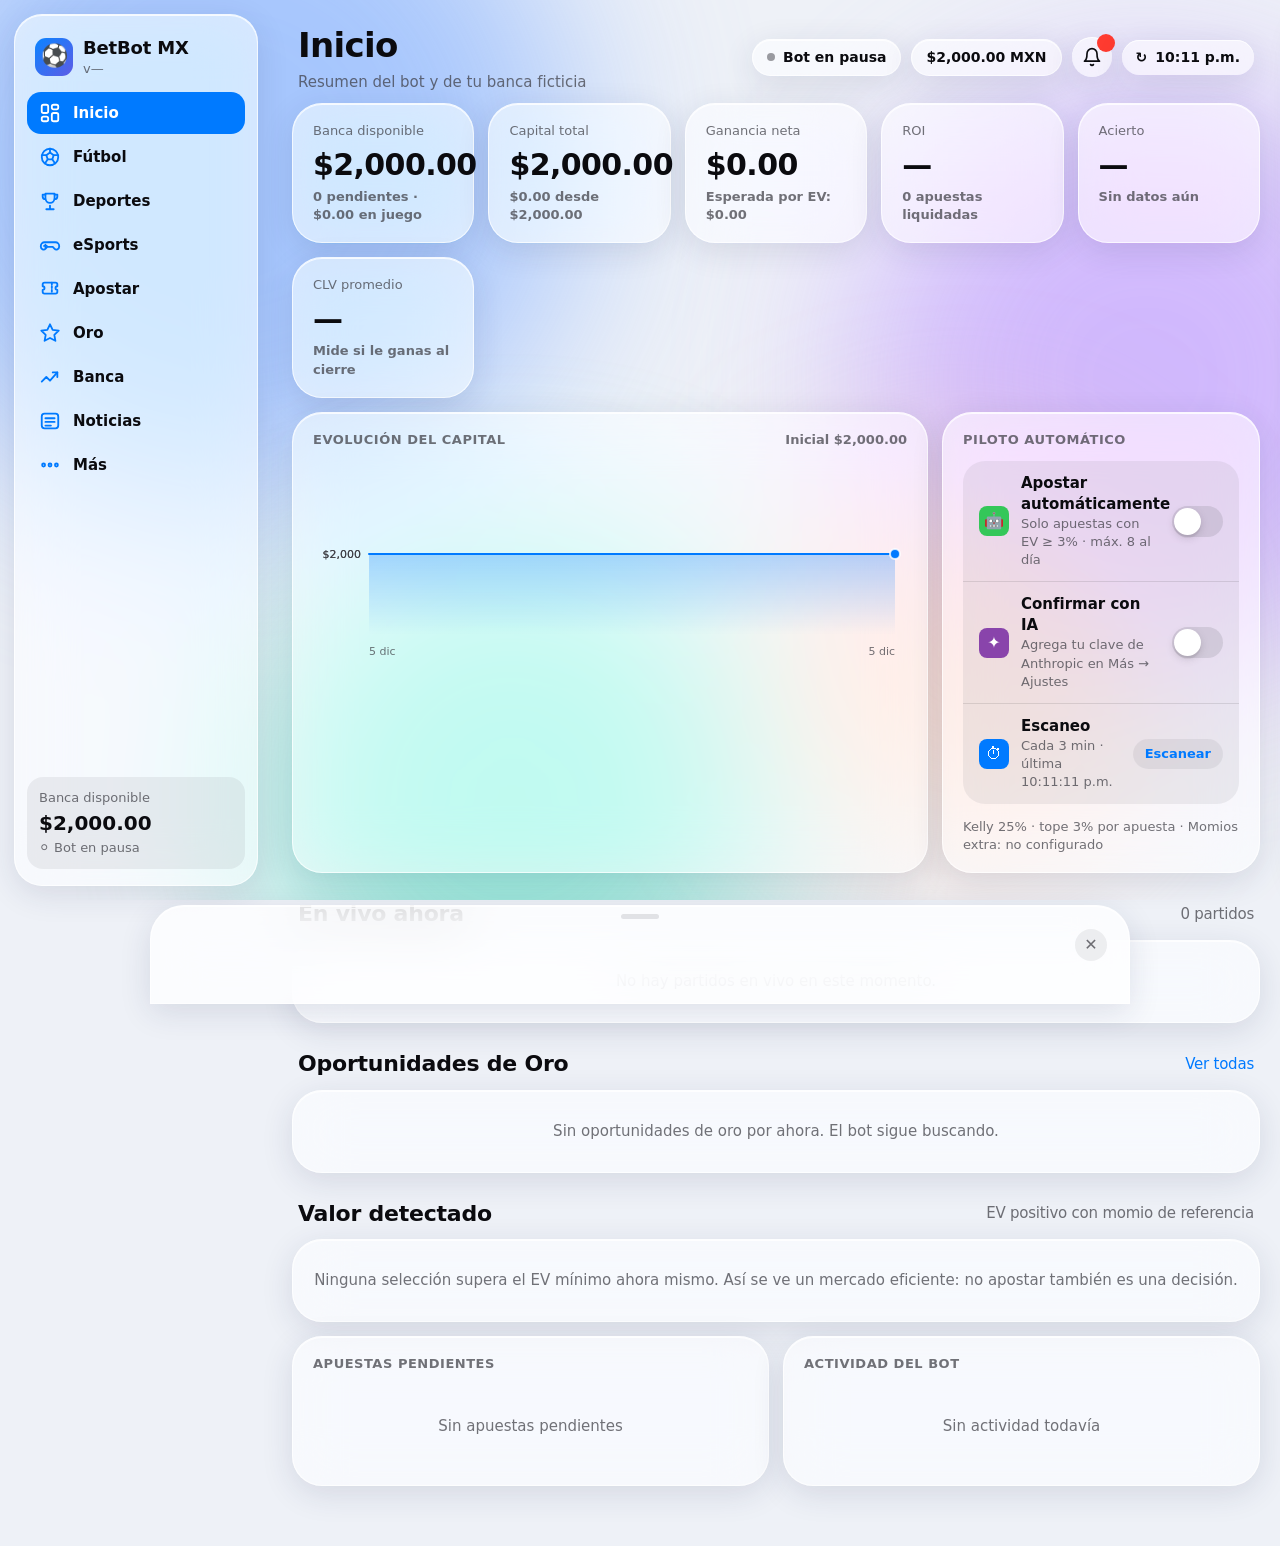
==== web/index.html @ 6331fe29 "BetBot MX v1.1.0: rediseño, sección Apostar, celular con QR, notificaciones, claves y actualizacione" ====
<!doctype html>
<html lang="es-MX">
<head>
  <meta charset="utf-8">
  <meta name="viewport" content="width=device-width, initial-scale=1, viewport-fit=cover">
  <meta name="theme-color" content="#0b0b10">
  <meta name="apple-mobile-web-app-capable" content="yes">
  <meta name="apple-mobile-web-app-status-bar-style" content="black-translucent">
  <meta name="apple-mobile-web-app-title" content="BetBot MX">
  <title>BetBot MX</title>
  <link rel="icon" href="icon.svg" type="image/svg+xml">
  <link rel="manifest" href="manifest.webmanifest">
  <link rel="stylesheet" href="css/styles.css">
</head>
<body>
  <div class="wallpaper"><i></i><i></i><i></i><i></i></div>

  <aside class="sidebar glass" id="sidebar"></aside>

  <div class="app">
    <header class="statusbar">
      <div class="titles">
        <h1 class="largetitle" id="page-title">Inicio</h1>
        <div class="subtitle" id="page-sub">BetBot MX · Simulación con banca ficticia</div>
      </div>
      <div class="top-actions">
        <span class="pill glass hide-sm" id="bot-pill" title="Estado del piloto automático"><span class="dot" id="bot-dot"></span><span id="bot-label">Bot en pausa</span></span>
        <span class="pill glass" id="bank-pill">$2,000.00 MXN</span>
        <button class="icon-btn glass" id="bell" title="Notificaciones" aria-label="Notificaciones">
          <svg viewBox="0 0 24 24" fill="none" stroke="currentColor" stroke-width="2" stroke-linecap="round" stroke-linejoin="round"><path d="M6 8a6 6 0 0 1 12 0c0 7 3 9 3 9H3s3-2 3-9"/><path d="M10.3 21a1.94 1.94 0 0 0 3.4 0"/></svg>
          <span class="badge" id="bell-count" hidden></span>
        </button>
        <button class="pill glass" id="refresh-btn" title="Actualizar datos ahora">↻ <span id="last-update">—</span></button>
      </div>
    </header>

    <main id="view"></main>
  </div>

  <nav class="tabbar glass" id="tabbar"></nav>

  <button class="slip-fab" id="slip-fab" data-tab="bet" hidden>🎫 Boleto <span class="badge" id="slip-fab-count">0</span></button>

  <div class="sheet-backdrop" id="backdrop"></div>
  <section class="notif-panel glass" id="notif-panel" aria-label="Notificaciones"></section>
  <section class="sheet glass" id="sheet" aria-modal="true" role="dialog">
    <div class="grabber"></div>
    <div class="sheet-head"><div class="grow" id="sheet-title"></div><button class="close-x" data-close>✕</button></div>
    <div class="sheet-body" id="sheet-body"></div>
  </section>

  <div class="toasts" id="toasts"></div>
  <script type="module" src="js/app.js"></script>
</body>
</html>
---- web/css/styles.css ----
/* BetBot MX — tema iOS 27 (Liquid Glass) */
:root {
  --font: -apple-system, BlinkMacSystemFont, "SF Pro Display", "SF Pro Text", "Segoe UI Variable Display", "Segoe UI", system-ui, sans-serif;
  --bg: #eef1f7;
  --wall-1: #8fb8ff; --wall-2: #c7a6ff; --wall-3: #7ee3d0; --wall-4: #ffc7a8;
  --glass: rgba(255, 255, 255, 0.58);
  --glass-strong: rgba(255, 255, 255, 0.78);
  --glass-border: rgba(255, 255, 255, 0.7);
  --glass-shadow: 0 8px 32px rgba(31, 38, 80, 0.12), inset 0 1px 0 rgba(255, 255, 255, 0.8);
  --fill: rgba(120, 120, 128, 0.12);
  --fill-2: rgba(120, 120, 128, 0.2);
  --sep: rgba(60, 60, 67, 0.14);
  --text: #0b0b0f;
  --text-2: rgba(60, 60, 67, 0.72);
  --text-3: rgba(60, 60, 67, 0.5);
  --blue: #007aff; --green: #248a3d; --green-fill: #34c759; --red: #d70015; --red-fill: #ff3b30;
  --orange: #c93400; --orange-fill: #ff9500; --gold: #a05a00; --gold-fill: #ffcc00; --purple: #8944ab; --teal: #0071a4;
  --chart: #007aff;
  --radius-xl: 30px; --radius-l: 22px; --radius-m: 14px;
  color-scheme: light;
}
@media (prefers-color-scheme: dark) {
  :root:not([data-theme="light"]) {
    --bg: #05060a;
    --wall-1: #1c3d8f; --wall-2: #4b2a86; --wall-3: #0d5f58; --wall-4: #6b3420;
    --glass: rgba(30, 30, 36, 0.55);
    --glass-strong: rgba(44, 44, 50, 0.82);
    --glass-border: rgba(255, 255, 255, 0.12);
    --glass-shadow: 0 8px 32px rgba(0, 0, 0, 0.45), inset 0 1px 0 rgba(255, 255, 255, 0.08);
    --fill: rgba(120, 120, 128, 0.24);
    --fill-2: rgba(120, 120, 128, 0.36);
    --sep: rgba(84, 84, 88, 0.5);
    --text: #f5f5f7; --text-2: rgba(235, 235, 245, 0.68); --text-3: rgba(235, 235, 245, 0.42);
    --blue: #0a84ff; --green: #30d158; --green-fill: #30d158; --red: #ff6961; --red-fill: #ff453a;
    --orange: #ffb340; --orange-fill: #ff9f0a; --gold: #ffd60a; --gold-fill: #ffd60a; --purple: #da8fff; --teal: #64d2ff;
    --chart: #0a84ff;
    color-scheme: dark;
  }
}
:root[data-theme="dark"] {
  --bg: #05060a;
  --wall-1: #1c3d8f; --wall-2: #4b2a86; --wall-3: #0d5f58; --wall-4: #6b3420;
  --glass: rgba(30, 30, 36, 0.55); --glass-strong: rgba(44, 44, 50, 0.82); --glass-border: rgba(255, 255, 255, 0.12);
  --glass-shadow: 0 8px 32px rgba(0, 0, 0, 0.45), inset 0 1px 0 rgba(255, 255, 255, 0.08);
  --fill: rgba(120, 120, 128, 0.24); --fill-2: rgba(120, 120, 128, 0.36); --sep: rgba(84, 84, 88, 0.5);
  --text: #f5f5f7; --text-2: rgba(235, 235, 245, 0.68); --text-3: rgba(235, 235, 245, 0.42);
  --blue: #0a84ff; --green: #30d158; --green-fill: #30d158; --red: #ff6961; --red-fill: #ff453a;
  --orange: #ffb340; --orange-fill: #ff9f0a; --gold: #ffd60a; --gold-fill: #ffd60a; --purple: #da8fff; --teal: #64d2ff;
  --chart: #0a84ff;
  color-scheme: dark;
}

* { box-sizing: border-box; }
html, body { margin: 0; }
body {
  font-family: var(--font); color: var(--text); background: var(--bg);
  -webkit-font-smoothing: antialiased; font-size: 15px; line-height: 1.4; min-height: 100vh;
}
.wallpaper { position: fixed; inset: 0; z-index: -1; overflow: hidden; background: var(--bg); }
.wallpaper i { position: absolute; border-radius: 50%; filter: blur(90px); opacity: 0.75; }
.wallpaper i:nth-child(1) { width: 55vw; height: 55vw; background: var(--wall-1); top: -15vw; left: -10vw; }
.wallpaper i:nth-child(2) { width: 45vw; height: 45vw; background: var(--wall-2); top: 10vh; right: -12vw; }
.wallpaper i:nth-child(3) { width: 40vw; height: 40vw; background: var(--wall-3); bottom: -12vw; left: 20vw; }
.wallpaper i:nth-child(4) { width: 30vw; height: 30vw; background: var(--wall-4); bottom: 5vh; right: 10vw; opacity: 0.5; }

button, input, select, textarea { font: inherit; color: inherit; }
a { color: var(--blue); text-decoration: none; }
.glass {
  background: var(--glass); border: 1px solid var(--glass-border); box-shadow: var(--glass-shadow);
  backdrop-filter: blur(28px) saturate(180%); -webkit-backdrop-filter: blur(28px) saturate(180%);
}

/* ---------- estructura ---------- */
.app { max-width: 1320px; margin: 0 auto; padding: 18px 20px 120px; }
.statusbar { display: flex; align-items: center; justify-content: space-between; gap: 12px; padding: 4px 6px 10px; }
.largetitle { font-size: 34px; font-weight: 700; letter-spacing: -0.02em; margin: 0; }
.subtitle { color: var(--text-2); font-size: 15px; margin-top: 2px; }
.top-actions { display: flex; align-items: center; gap: 10px; flex-wrap: wrap; justify-content: flex-end; }
.pill { display: inline-flex; align-items: center; gap: 8px; padding: 8px 14px; border-radius: 999px; font-weight: 600; font-size: 14px; white-space: nowrap; }
.dot { width: 8px; height: 8px; border-radius: 50%; background: var(--text-3); display: inline-block; }
.dot.on { background: var(--green-fill); box-shadow: 0 0 0 4px color-mix(in srgb, var(--green-fill) 25%, transparent); }
.dot.live { background: var(--red-fill); animation: pulse 1.4s infinite; }
@keyframes pulse { 50% { opacity: 0.35; } }

.section-title { font-size: 22px; font-weight: 700; letter-spacing: -0.01em; margin: 26px 6px 10px; display: flex; align-items: center; justify-content: space-between; gap: 10px; }
.section-title small { font-size: 15px; font-weight: 400; color: var(--text-2); }
.grid { display: grid; gap: 14px; }
.grid.kpis { grid-template-columns: repeat(auto-fill, minmax(170px, 1fr)); }
.grid.two { grid-template-columns: 2fr 1fr; }
.grid.halves { grid-template-columns: 1fr 1fr; }
@media (max-width: 900px) { .grid.two, .grid.halves { grid-template-columns: 1fr; } }

.widget { border-radius: var(--radius-xl); padding: 18px 20px; min-width: 0; }
.widget h3 { margin: 0 0 12px; font-size: 13px; font-weight: 600; text-transform: uppercase; letter-spacing: 0.04em; color: var(--text-2); display: flex; align-items: center; gap: 8px; justify-content: space-between; }
.kpi .label { font-size: 13px; color: var(--text-2); font-weight: 500; }
.kpi .value { font-size: 30px; font-weight: 700; letter-spacing: -0.02em; margin-top: 4px; font-variant-numeric: tabular-nums; }
.kpi .delta { font-size: 13px; font-weight: 600; margin-top: 2px; color: var(--text-2); }
.up { color: var(--green); } .down { color: var(--red); }

/* ---------- barra de pestañas flotante ---------- */
.tabbar {
  position: fixed; bottom: 18px; left: 50%; transform: translateX(-50%); z-index: 40;
  display: flex; gap: 2px; padding: 6px; border-radius: 999px; max-width: calc(100vw - 24px); justify-content: space-between;
}
.tabbar button {
  border: 0; background: transparent; display: flex; flex-direction: column; align-items: center; gap: 2px;
  padding: 7px 12px; border-radius: 999px; font-size: 11px; font-weight: 600; color: var(--text-2); cursor: pointer; min-width: 60px; flex: none;
}
.tabbar button svg { width: 24px; height: 24px; }
.tabbar button.active { color: var(--blue); background: var(--fill); }
.tabbar button:hover { color: var(--text); }

/* ---------- controles iOS ---------- */
.segmented { display: inline-flex; flex-wrap: wrap; padding: 3px; border-radius: 12px; background: var(--fill); gap: 2px; max-width: 100%; }
.segmented button { border: 0; background: transparent; padding: 6px 14px; border-radius: 9px; font-size: 14px; font-weight: 500; cursor: pointer; white-space: nowrap; color: var(--text); }
.segmented button.active { background: var(--glass-strong); box-shadow: 0 3px 8px rgba(0, 0, 0, 0.12), 0 0 0 0.5px rgba(0, 0, 0, 0.04); font-weight: 600; }
/* Las listas de ligas se acomodan en varias filas: siempre se ven todas, sin desplazamiento horizontal. */
.chips { display: flex; gap: 8px; flex-wrap: wrap; padding: 2px 2px 10px; }
.chip { border: 0; padding: 8px 14px; border-radius: 999px; font-weight: 600; font-size: 14px; cursor: pointer; white-space: nowrap; display: inline-flex; gap: 6px; align-items: center; }
.chip.active { background: var(--blue); color: #fff; border-color: transparent; }
.chip .count { font-size: 12px; opacity: 0.7; font-weight: 600; }

.switch { position: relative; width: 51px; height: 31px; flex: none; display: inline-block; }
.switch input { opacity: 0; width: 0; height: 0; position: absolute; }
.switch span { position: absolute; inset: 0; border-radius: 999px; background: var(--fill-2); transition: background 0.25s; cursor: pointer; }
.switch span::after { content: ''; position: absolute; top: 2px; left: 2px; width: 27px; height: 27px; border-radius: 50%; background: #fff; box-shadow: 0 3px 8px rgba(0, 0, 0, 0.15), 0 3px 1px rgba(0, 0, 0, 0.06); transition: transform 0.25s cubic-bezier(.3, 1.4, .6, 1); }
.switch input:checked + span { background: var(--green-fill); }
.switch input:checked + span::after { transform: translateX(20px); }

.btn { border: 0; border-radius: 999px; padding: 10px 18px; font-weight: 600; font-size: 15px; cursor: pointer; background: var(--fill); color: var(--blue); display: inline-flex; align-items: center; gap: 6px; justify-content: center; }
.btn.primary { background: var(--blue); color: #fff; }
.btn.gold { background: var(--gold-fill); color: #3a2a00; }
.btn.danger { color: var(--red); }
.btn.small { padding: 6px 12px; font-size: 13px; }
.btn:disabled { opacity: 0.45; cursor: default; }
.btn:not(:disabled):active { transform: scale(0.97); }

.field { display: flex; flex-direction: column; gap: 6px; }
.field label { font-size: 13px; color: var(--text-2); font-weight: 500; padding-left: 4px; }
.input { border: 0; background: var(--fill); border-radius: 12px; padding: 11px 14px; font-size: 16px; width: 100%; outline: none; }
.input:focus { box-shadow: 0 0 0 3px color-mix(in srgb, var(--blue) 35%, transparent); }

/* listas agrupadas tipo Ajustes */
.list { border-radius: var(--radius-l); overflow: hidden; }
.row { display: flex; align-items: center; gap: 12px; padding: 12px 16px; min-height: 52px; }
.row + .row { border-top: 0.5px solid var(--sep); }
.row .grow { flex: 1; min-width: 0; }
.row .meta { color: var(--text-2); font-size: 13px; }
.icon-sq { width: 30px; height: 30px; border-radius: 8px; display: grid; place-items: center; font-size: 16px; flex: none; color: #fff; }

/* ---------- partidos ---------- */
.league-block { border-radius: var(--radius-l); overflow: hidden; margin-bottom: 14px; }
.league-head { display: flex; align-items: center; gap: 10px; padding: 12px 16px; font-weight: 700; font-size: 15px; border-bottom: 0.5px solid var(--sep); }
.league-head .meta { font-weight: 500; }
.match { display: grid; grid-template-columns: 78px minmax(0, 1fr) auto; gap: 12px; align-items: center; padding: 12px 16px; cursor: pointer; transition: background 0.15s; }
.match + .match { border-top: 0.5px solid var(--sep); }
.match:hover { background: var(--fill); }
.match .when { font-size: 12px; color: var(--text-2); font-weight: 600; line-height: 1.25; }
.match .when .live-tag { color: var(--red); display: inline-flex; align-items: center; gap: 5px; }
.team-line { display: flex; align-items: center; gap: 8px; min-width: 0; font-weight: 500; }
.team-line + .team-line { margin-top: 4px; }
.team-line img { width: 20px; height: 20px; object-fit: contain; flex: none; }
.team-line .nm { overflow: hidden; text-overflow: ellipsis; white-space: nowrap; }
.team-line .sc { margin-left: auto; font-weight: 700; font-variant-numeric: tabular-nums; padding-left: 8px; }
.team-line.win .nm { font-weight: 700; }
.odds { display: flex; gap: 6px; }
.odd { min-width: 62px; border-radius: 12px; background: var(--fill); padding: 6px 8px; text-align: center; border: 0; cursor: pointer; }
.odd .k { font-size: 11px; color: var(--text-2); font-weight: 600; }
.odd .o { font-weight: 700; font-variant-numeric: tabular-nums; font-size: 15px; }
.odd .p { font-size: 11px; color: var(--text-2); font-variant-numeric: tabular-nums; }
.odd.value { background: color-mix(in srgb, var(--green-fill) 18%, transparent); box-shadow: inset 0 0 0 1.5px color-mix(in srgb, var(--green-fill) 60%, transparent); }
.odd.value .o { color: var(--green); }
.tags { display: flex; gap: 4px; margin-top: 4px; flex-wrap: wrap; }
.tag { font-size: 11px; font-weight: 700; padding: 2px 8px; border-radius: 999px; background: var(--fill); color: var(--text-2); }
.tag.value { background: color-mix(in srgb, var(--green-fill) 20%, transparent); color: var(--green); }
.tag.gold { background: color-mix(in srgb, var(--gold-fill) 30%, transparent); color: var(--gold); }
.tag.bet { background: color-mix(in srgb, var(--blue) 18%, transparent); color: var(--blue); }
.tag.live { background: color-mix(in srgb, var(--red-fill) 18%, transparent); color: var(--red); }
@media (max-width: 720px) {
  .match { grid-template-columns: 60px minmax(0, 1fr); }
  .match .odds { grid-column: 1 / -1; }
  .odd { flex: 1; min-width: 0; }
}

/* ---------- oportunidades ---------- */
.opp { border-radius: var(--radius-l); padding: 16px 18px; display: flex; flex-direction: column; gap: 10px; cursor: pointer; }
.opp .opp-type { font-size: 12px; font-weight: 700; text-transform: uppercase; letter-spacing: 0.04em; display: flex; align-items: center; gap: 6px; }
.opp .opp-title { font-size: 17px; font-weight: 700; letter-spacing: -0.01em; }
.opp .opp-why { color: var(--text-2); font-size: 14px; }
.opp .opp-nums { display: flex; gap: 16px; flex-wrap: wrap; }
.opp .opp-nums div { font-size: 12px; color: var(--text-2); }
.opp .opp-nums b { display: block; font-size: 18px; color: var(--text); font-variant-numeric: tabular-nums; }
.grid.opps { grid-template-columns: repeat(auto-fill, minmax(300px, 1fr)); }

/* ---------- hoja modal (sheet) ---------- */
.sheet-backdrop { position: fixed; inset: 0; background: rgba(0, 0, 0, 0.28); z-index: 60; opacity: 0; pointer-events: none; transition: opacity 0.25s; }
.sheet-backdrop.open { opacity: 1; pointer-events: auto; }
.sheet {
  position: fixed; left: 50%; bottom: 0; transform: translate(-50%, 105%); z-index: 61; width: min(980px, 100vw);
  max-height: 92vh; border-radius: 34px 34px 0 0; display: flex; flex-direction: column;
  transition: transform 0.38s cubic-bezier(.2, .9, .2, 1); background: var(--glass-strong);
}
.sheet.open { transform: translate(-50%, 0); }
.sheet.small { width: min(480px, 100vw); }
.sheet .grabber { width: 38px; height: 5px; border-radius: 3px; background: var(--fill-2); margin: 8px auto 0; flex: none; }
.sheet-head { padding: 10px 22px 12px; display: flex; align-items: flex-start; gap: 12px; flex: none; }
.sheet-head .grow { flex: 1; min-width: 0; }
.sheet-body { overflow-y: auto; padding: 0 22px 30px; }
.close-x { width: 32px; height: 32px; border-radius: 50%; border: 0; background: var(--fill); cursor: pointer; font-size: 16px; color: var(--text-2); flex: none; }

.scoreboard { display: grid; grid-template-columns: 1fr auto 1fr; align-items: center; gap: 14px; text-align: center; padding: 6px 0 14px; }
.scoreboard img { width: 54px; height: 54px; object-fit: contain; }
.scoreboard .tname { font-weight: 700; font-size: 16px; margin-top: 6px; }
.scoreboard .big { font-size: 44px; font-weight: 800; letter-spacing: -0.03em; font-variant-numeric: tabular-nums; }
.scoreboard .st { color: var(--text-2); font-weight: 600; font-size: 13px; }

table.t { width: 100%; border-collapse: collapse; font-variant-numeric: tabular-nums; font-size: 14px; }
table.t th { text-align: left; font-size: 12px; color: var(--text-2); font-weight: 600; padding: 8px 10px; border-bottom: 0.5px solid var(--sep); white-space: nowrap; }
table.t td { padding: 9px 10px; border-bottom: 0.5px solid var(--sep); white-space: nowrap; }
table.t td.wrap { white-space: normal; }
table.t tr:last-child td { border-bottom: 0; }
table.t .num { text-align: right; }
.table-wrap { overflow-x: auto; }

.probbar { display: flex; height: 10px; border-radius: 999px; overflow: hidden; gap: 2px; background: transparent; }
.probbar span { display: block; height: 100%; }
.legend { display: flex; gap: 14px; font-size: 12px; color: var(--text-2); margin-top: 6px; flex-wrap: wrap; }
.legend i { display: inline-block; width: 10px; height: 10px; border-radius: 3px; margin-right: 5px; vertical-align: -1px; }

.statrow { display: grid; grid-template-columns: 56px 1fr 56px; gap: 10px; align-items: center; padding: 6px 0; font-variant-numeric: tabular-nums; }
.statrow .lbl { grid-column: 1 / -1; text-align: center; font-size: 12px; color: var(--text-2); margin-bottom: -4px; }
.statrow .bars { display: flex; gap: 3px; height: 8px; }
.statrow .bars span { border-radius: 4px; }
.statrow .v { font-weight: 700; text-align: center; }

.pitch { position: relative; border-radius: 22px; overflow: hidden; background: linear-gradient(180deg, #2f8f4e, #277a42); aspect-ratio: 68 / 105; max-height: 560px; margin: 0 auto; }
.pitch .lines { position: absolute; inset: 0; }
.pitch .pl { position: absolute; transform: translate(-50%, -50%); text-align: center; color: #fff; font-size: 11px; font-weight: 600; width: 74px; text-shadow: 0 1px 2px rgba(0, 0, 0, 0.5); }
.pitch .pl b { display: grid; place-items: center; width: 28px; height: 28px; border-radius: 50%; margin: 0 auto 2px; font-size: 12px; box-shadow: 0 2px 6px rgba(0, 0, 0, 0.3); }
.pitch .pl.h b { background: #fff; color: #111; }
.pitch .pl.a b { background: #111; color: #fff; }

.feed { display: flex; flex-direction: column; }
.feed .it { display: grid; grid-template-columns: 50px 1fr; gap: 10px; padding: 9px 0; border-bottom: 0.5px solid var(--sep); font-size: 14px; }
.feed .it .c { color: var(--text-2); font-weight: 700; font-variant-numeric: tabular-nums; }
.news-item { display: block; padding: 11px 0; border-bottom: 0.5px solid var(--sep); color: var(--text); }
.news-item .src { font-size: 12px; color: var(--text-2); margin-top: 2px; }
.news-item:hover .ttl { color: var(--blue); }

.ai-card { border-radius: var(--radius-l); padding: 16px; background: linear-gradient(135deg, color-mix(in srgb, var(--purple) 16%, transparent), color-mix(in srgb, var(--blue) 14%, transparent)); }
.ai-card ul { margin: 6px 0 0; padding-left: 18px; }
.ai-card li { margin: 3px 0; }
.shimmer { background: linear-gradient(90deg, var(--fill) 25%, var(--fill-2) 50%, var(--fill) 75%); background-size: 200% 100%; animation: sh 1.4s infinite; border-radius: 10px; height: 14px; margin: 8px 0; }
@keyframes sh { to { background-position: -200% 0; } }

.empty { text-align: center; color: var(--text-2); padding: 30px 10px; }
.note { font-size: 13px; color: var(--text-2); }
.warn { font-size: 13px; padding: 10px 12px; border-radius: 12px; background: color-mix(in srgb, var(--orange-fill) 16%, transparent); color: var(--text); }
.ok { font-size: 13px; padding: 10px 12px; border-radius: 12px; background: color-mix(in srgb, var(--green-fill) 16%, transparent); }

.toasts { position: fixed; top: 16px; left: 50%; transform: translateX(-50%); z-index: 100; display: flex; flex-direction: column; gap: 8px; align-items: center; pointer-events: none; }
.toast { padding: 12px 18px; border-radius: 999px; font-weight: 600; font-size: 14px; animation: drop 0.35s cubic-bezier(.2, 1.3, .4, 1); max-width: 92vw; }
@keyframes drop { from { transform: translateY(-30px) scale(0.9); opacity: 0; } }

.chart { position: relative; }
.chart svg { display: block; width: 100%; overflow: visible; }
.chart .tip { position: absolute; pointer-events: none; padding: 6px 10px; border-radius: 10px; font-size: 12px; font-weight: 600; white-space: nowrap; transform: translate(-50%, -120%); opacity: 0; transition: opacity 0.1s; }

.prose { max-width: 820px; }
.prose h4 { font-size: 17px; margin: 18px 0 6px; }
.prose p, .prose li { color: var(--text); font-size: 15px; }
.prose ul { padding-left: 20px; }
.kbd { font-family: ui-monospace, "SF Mono", Consolas, monospace; background: var(--fill); padding: 1px 6px; border-radius: 6px; font-size: 13px; }

.tabs-inline { margin: 4px 0 16px; }

/* ---------- rediseño: barra lateral (computadora) / barra inferior (celular) ---------- */
.sidebar {
  position: fixed; top: 14px; bottom: 14px; left: 14px; width: 244px; z-index: 30; border-radius: 28px;
  display: flex; flex-direction: column; padding: 16px 12px; overflow-y: auto;
}
.brand { display: flex; align-items: center; gap: 10px; padding: 4px 8px 14px; }
.brand b { font-size: 18px; letter-spacing: -0.01em; }
.brand-icon { width: 38px; height: 38px; border-radius: 11px; display: grid; place-items: center; font-size: 22px; background: linear-gradient(135deg, #0a84ff, #5e5ce6); }
.sidebar nav { display: flex; flex-direction: column; gap: 2px; }
.side-item { display: flex; align-items: center; gap: 12px; border: 0; background: transparent; padding: 10px 12px; border-radius: 14px; font-size: 15px; font-weight: 600; color: var(--text); cursor: pointer; text-align: left; }
.side-item svg { width: 22px; height: 22px; color: var(--blue); flex: none; }
.side-item:hover { background: var(--fill); }
.side-item.active { background: var(--blue); color: #fff; }
.side-item.active svg { color: #fff; }
.side-item .badge { margin-left: auto; }
.side-sub { display: flex; flex-direction: column; gap: 1px; padding: 2px 0 6px 46px; }
.side-sub button { border: 0; background: transparent; text-align: left; padding: 6px 10px; border-radius: 10px; font-size: 14px; color: var(--text-2); cursor: pointer; display: flex; align-items: center; gap: 8px; }
.side-sub button:hover { background: var(--fill); color: var(--text); }
.side-sub button.active { color: var(--blue); font-weight: 700; background: var(--fill); }
.side-foot { margin-top: auto; padding: 12px; border-radius: 16px; background: var(--fill); display: flex; flex-direction: column; gap: 2px; }
.side-foot b { font-size: 20px; font-variant-numeric: tabular-nums; }

@media (min-width: 1100px) {
  .app { margin-left: 272px; max-width: 1240px; padding-bottom: 60px; }
  .tabbar { display: none; }
  .mobile-only { display: none !important; }
}
@media (max-width: 1099px) {
  .sidebar { display: none; }
}
@media (max-width: 640px) {
  .hide-sm { display: none !important; }
  .largetitle { font-size: 28px; }
  .app { padding: 12px 12px 120px; }
  .statusbar { flex-wrap: wrap; }
}

.badge { min-width: 18px; height: 18px; padding: 0 5px; border-radius: 9px; background: var(--red-fill); color: #fff; font-size: 11px; font-weight: 700; display: inline-grid; place-items: center; line-height: 1; }
.tabbar button { position: relative; }
.tabbar button .badge { position: absolute; top: 2px; right: 10px; }
.icon-btn { position: relative; width: 40px; height: 40px; border-radius: 50%; border: 0; display: grid; place-items: center; cursor: pointer; color: var(--text); }
.icon-btn svg { width: 20px; height: 20px; }
.icon-btn .badge { position: absolute; top: -3px; right: -3px; }
button.pill { border: 0; cursor: pointer; }

/* botón flotante del boleto */
.slip-fab {
  position: fixed; right: 20px; bottom: 96px; z-index: 45; border: 0; border-radius: 999px; padding: 12px 18px;
  background: var(--blue); color: #fff; font-weight: 700; font-size: 15px; cursor: pointer; display: flex; align-items: center; gap: 8px;
  box-shadow: 0 10px 30px color-mix(in srgb, var(--blue) 45%, transparent);
}
.slip-fab .badge { background: #fff; color: var(--blue); }
.slip-fab[hidden] { display: none; }
@media (min-width: 1100px) { .slip-fab { bottom: 28px; } }

/* sección Apostar */
.bet-layout { display: grid; grid-template-columns: minmax(0, 1.6fr) minmax(0, 1fr); gap: 18px; align-items: start; }
.bet-layout aside { position: sticky; top: 14px; }
@media (max-width: 980px) { .bet-layout { grid-template-columns: 1fr; } .bet-layout aside { position: static; } }
.slip-card { border-radius: var(--radius-l); padding: 16px 18px; margin-bottom: 14px; }
.slip-title { font-size: 19px; font-weight: 700; letter-spacing: -0.01em; margin-top: 2px; }
.quote-grid { display: grid; grid-template-columns: repeat(auto-fill, minmax(190px, 1fr)); gap: 8px; margin-top: 8px; }
.quote { display: flex; align-items: center; gap: 8px; padding: 6px 8px; border-radius: 14px; background: var(--fill); }
.quote .icon-sq { width: 26px; height: 26px; font-size: 13px; border-radius: 7px; }
.quote .qn { flex: 1; font-weight: 600; font-size: 14px; min-width: 0; overflow: hidden; text-overflow: ellipsis; white-space: nowrap; }
.quote .input { width: 84px; padding: 7px 9px; font-size: 15px; text-align: right; background: var(--glass-strong); }
.quote.best { box-shadow: inset 0 0 0 2px var(--green-fill); background: color-mix(in srgb, var(--green-fill) 14%, transparent); }
.rec { display: flex; align-items: center; gap: 12px; padding: 12px 14px; border-radius: 16px; background: color-mix(in srgb, var(--blue) 12%, transparent); }

/* Más: accesos y grupos */
.shortcuts { display: grid; grid-template-columns: repeat(4, 1fr); gap: 10px; margin-bottom: 16px; }
.shortcut { border: 0; border-radius: 18px; padding: 14px 6px; display: flex; flex-direction: column; align-items: center; gap: 6px; font-weight: 600; font-size: 13px; cursor: pointer; color: var(--text); }
.shortcut svg { width: 26px; height: 26px; color: var(--blue); }
.chip-group-title { font-weight: 700; text-transform: uppercase; letter-spacing: 0.04em; font-size: 12px; margin: 6px 4px 6px; }
.book-row { flex-wrap: wrap; }

/* celular / QR */
.qr-card { display: flex; gap: 20px; align-items: flex-start; flex-wrap: wrap; margin-bottom: 14px; }
.qr { width: 220px; height: 220px; background: #fff; border-radius: 18px; padding: 10px; flex: none; }
.qr svg { width: 100%; height: 100%; }
.steps { margin: 6px 0 10px; padding-left: 20px; }
.steps li { margin: 4px 0; }

/* panel de notificaciones */
.notif-panel {
  position: fixed; top: 12px; right: 12px; bottom: 12px; width: min(420px, calc(100vw - 24px)); z-index: 62; border-radius: 28px;
  display: flex; flex-direction: column; background: var(--glass-strong);
  transform: translateX(calc(100% + 30px)); transition: transform 0.35s cubic-bezier(.2, .9, .2, 1);
}
.notif-panel.open { transform: none; }
.notif-list { overflow-y: auto; padding: 8px 10px 16px; }
.notif { display: flex; gap: 12px; padding: 12px 10px; border-radius: 16px; color: var(--text); cursor: pointer; }
.notif:hover { background: var(--fill); }
.notif.unread { background: color-mix(in srgb, var(--blue) 10%, transparent); }
.notif .ni { width: 34px; height: 34px; border-radius: 10px; background: var(--fill); display: grid; place-items: center; flex: none; font-size: 17px; }
.notif .nt { font-weight: 600; font-size: 14px; }
.hidden { display: none !important; }
.flex { display: flex; gap: 10px; align-items: center; flex-wrap: wrap; }
.spacer { flex: 1; }
.mt { margin-top: 14px; }
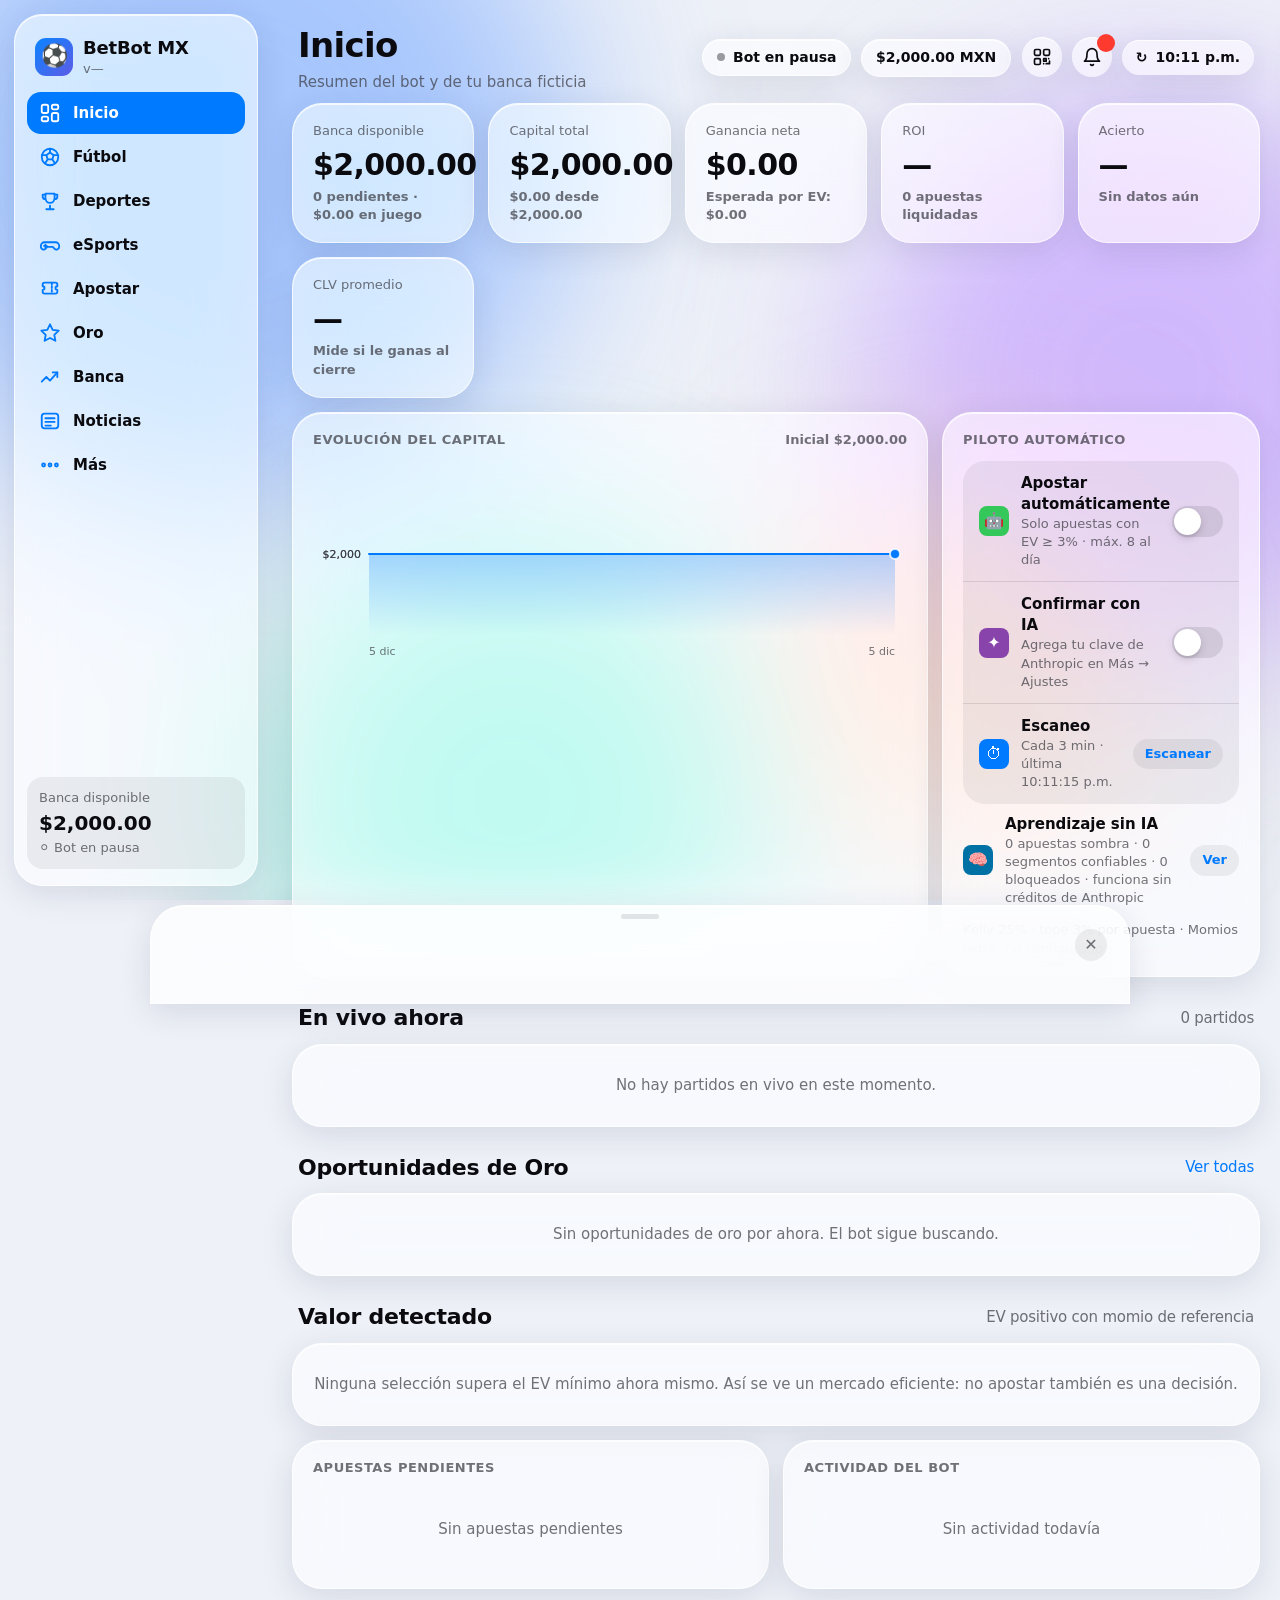
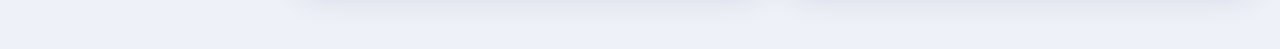
==== commit 85e92ce9: "v1.2.0: QR directo, activar celular con un clic, notificaciones leidas/filtros, aprendizaje sin IA (" ====
--- a/web/index.html
+++ b/web/index.html
@@ -26,6 +26,9 @@
       <div class="top-actions">
         <span class="pill glass hide-sm" id="bot-pill" title="Estado del piloto automático"><span class="dot" id="bot-dot"></span><span id="bot-label">Bot en pausa</span></span>
         <span class="pill glass" id="bank-pill">$2,000.00 MXN</span>
+        <button class="icon-btn glass" id="qr-btn" data-tab="more" data-more-tab="phone" title="Abrir en tu celular (código QR)" aria-label="Código QR para el celular" hidden>
+          <svg viewBox="0 0 24 24" fill="none" stroke="currentColor" stroke-width="2" stroke-linecap="round" stroke-linejoin="round"><rect x="3" y="3" width="7" height="7" rx="1.5"/><rect x="14" y="3" width="7" height="7" rx="1.5"/><rect x="3" y="14" width="7" height="7" rx="1.5"/><path d="M14 14h3v3h-3zM20 14v.01M14 20h.01M17 20h4v-3"/></svg>
+        </button>
         <button class="icon-btn glass" id="bell" title="Notificaciones" aria-label="Notificaciones">
           <svg viewBox="0 0 24 24" fill="none" stroke="currentColor" stroke-width="2" stroke-linecap="round" stroke-linejoin="round"><path d="M6 8a6 6 0 0 1 12 0c0 7 3 9 3 9H3s3-2 3-9"/><path d="M10.3 21a1.94 1.94 0 0 0 3.4 0"/></svg>
           <span class="badge" id="bell-count" hidden></span>
--- a/web/css/styles.css
+++ b/web/css/styles.css
@@ -370,6 +370,13 @@
 .notif.unread { background: color-mix(in srgb, var(--blue) 10%, transparent); }
 .notif .ni { width: 34px; height: 34px; border-radius: 10px; background: var(--fill); display: grid; place-items: center; flex: none; font-size: 17px; }
 .notif .nt { font-weight: 600; font-size: 14px; }
+.notif-row { display: flex; align-items: center; gap: 4px; }
+.notif-row .notif { flex: 1; min-width: 0; }
+.notif-row.read .notif { opacity: 0.55; padding-top: 8px; padding-bottom: 8px; }
+.notif-row.read .notif .ni { width: 28px; height: 28px; font-size: 14px; }
+.notif-row.read .notif .nt { font-weight: 500; }
+.mark-read { width: 34px; height: 34px; border-radius: 50%; border: 0; background: var(--fill); color: var(--green); font-size: 16px; font-weight: 700; cursor: pointer; flex: none; }
+.mark-read:hover { background: color-mix(in srgb, var(--green-fill) 25%, transparent); }
 .hidden { display: none !important; }
 .flex { display: flex; gap: 10px; align-items: center; flex-wrap: wrap; }
 .spacer { flex: 1; }
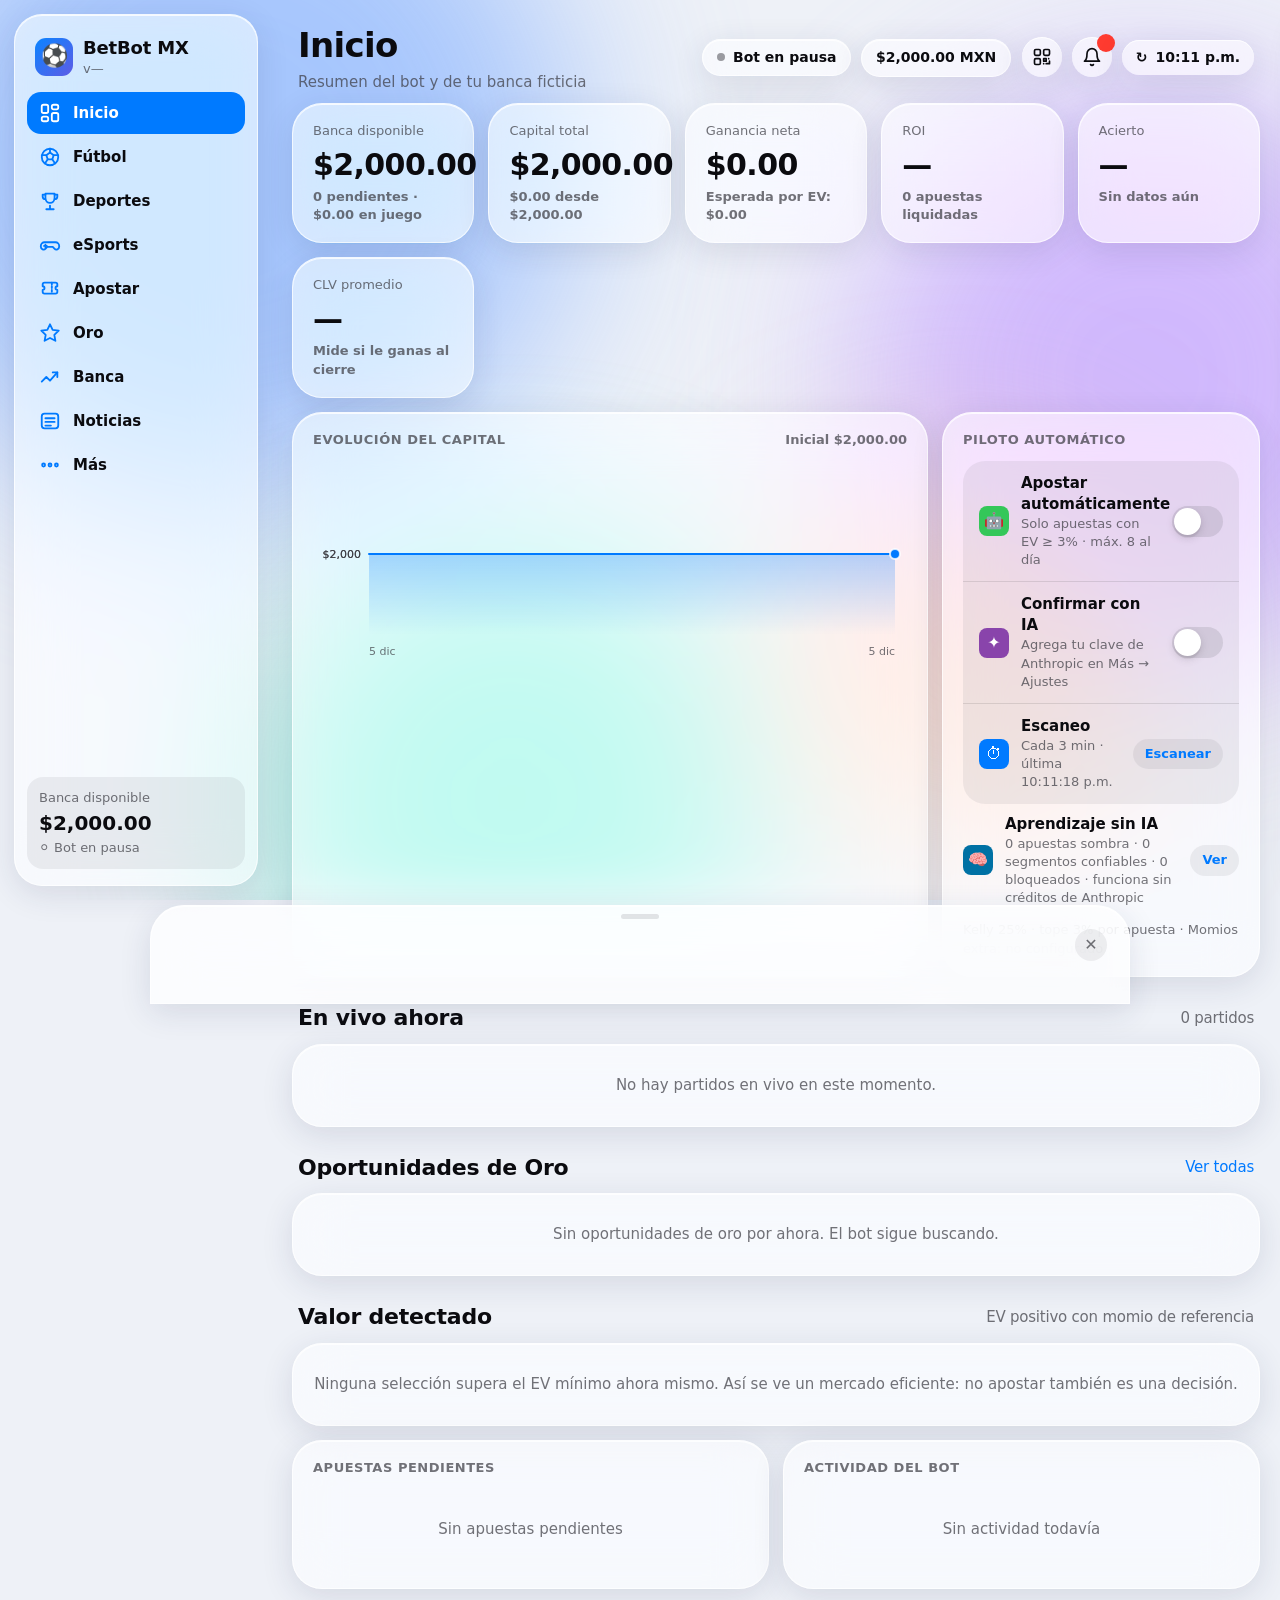
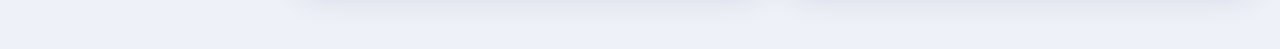
==== commit 628b37bc: "v1.2.1: aviso de red Publica para el celular y pantalla de error en lugar de pantalla negra" ====
--- a/web/index.html
+++ b/web/index.html
@@ -37,7 +37,7 @@
       </div>
     </header>
 
-    <main id="view"></main>
+    <main id="view"><div class="widget glass empty" id="boot">⏳ Cargando BetBot MX…</div></main>
   </div>
 
   <nav class="tabbar glass" id="tabbar"></nav>
@@ -53,6 +53,21 @@
   </section>
 
   <div class="toasts" id="toasts"></div>
+  <script>
+    // Si algo falla al iniciar, se muestra el error en pantalla en lugar de dejarla en negro.
+    (function () {
+      function show(msg) {
+        var v = document.getElementById('view');
+        if (!v || window.__bbStarted) return;
+        v.innerHTML = '<div class="widget glass" style="border:2px solid #ff453a"><b>No se pudo cargar BetBot MX</b><p class="note">' +
+          String(msg).replace(/[<>&]/g, '') + '</p><p class="note">Recarga la página. Si sigue igual, toma captura de esta pantalla y envíasela a Claude.</p></div>';
+      }
+      window.addEventListener('error', function (e) { show(e.message || 'Error al cargar un archivo'); });
+      window.addEventListener('unhandledrejection', function (e) { show((e.reason && e.reason.message) || e.reason); });
+      setTimeout(function () { if (!window.__bbStarted) show('La app tardó demasiado en iniciar (revisa la conexión con la PC).'); }, 20000);
+    })();
+  </script>
+  <script nomodule>document.getElementById('view').innerHTML = '<div class="widget empty">Tu navegador es muy antiguo para BetBot MX. Actualízalo o usa Chrome/Safari reciente.</div>';</script>
   <script type="module" src="js/app.js"></script>
 </body>
 </html>
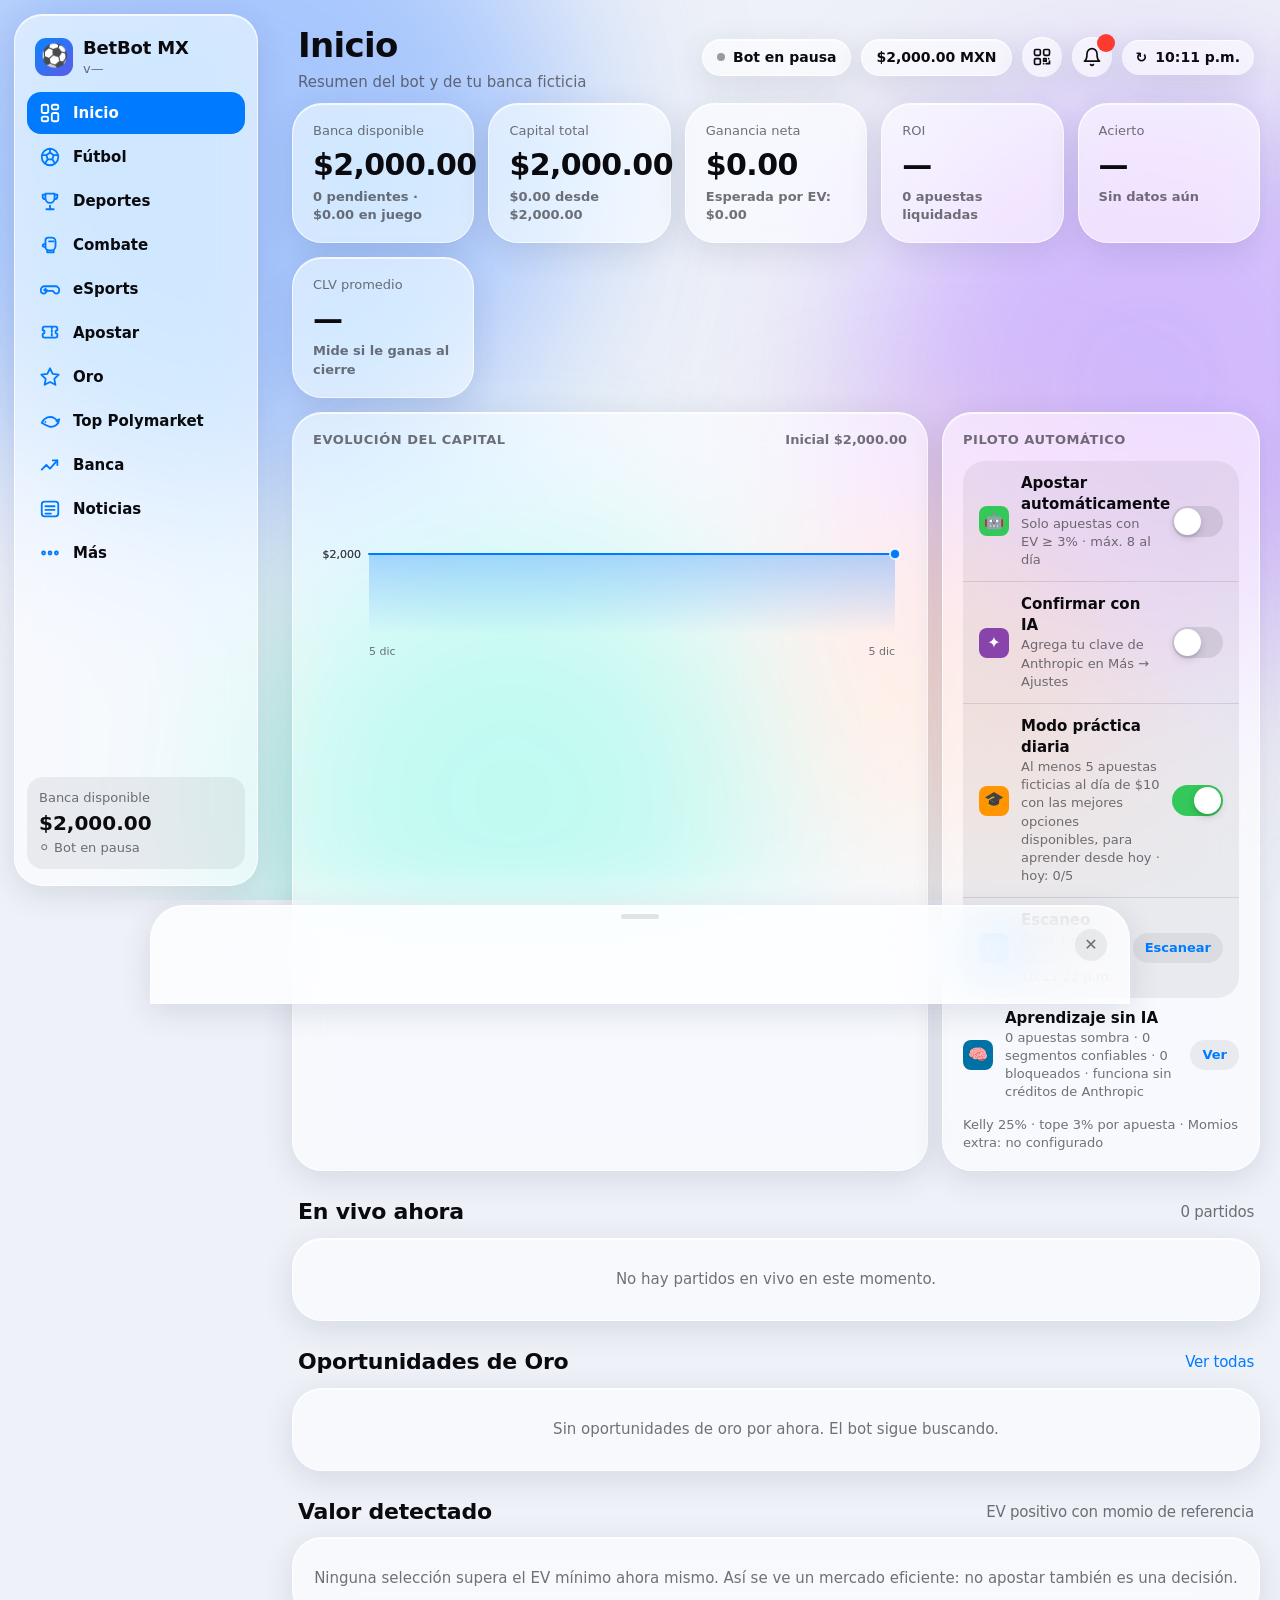
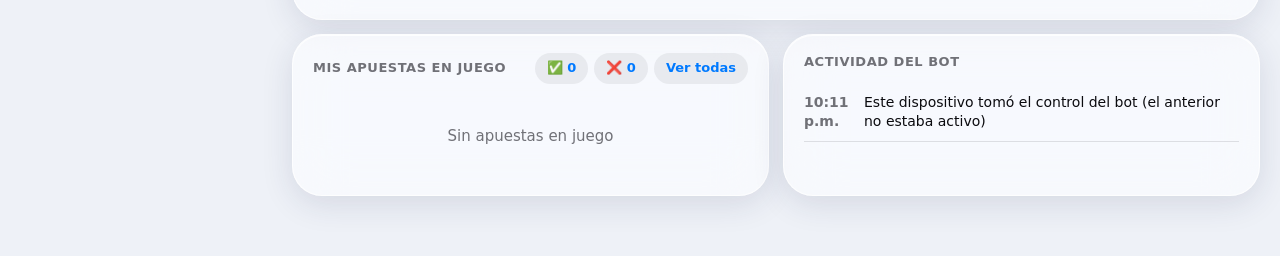
==== commit ca3be2ff: "v1.8.0: app para iPhone (pantalla de inicio, icono, splash, reconexion con la PC, deslizar para actu" ====
--- a/web/index.html
+++ b/web/index.html
@@ -2,14 +2,24 @@
 <html lang="es-MX">
 <head>
   <meta charset="utf-8">
-  <meta name="viewport" content="width=device-width, initial-scale=1, viewport-fit=cover">
+  <meta name="viewport" content="width=device-width, initial-scale=1, maximum-scale=1, viewport-fit=cover">
   <meta name="theme-color" content="#0b0b10">
+  <!-- App para iPhone (Agregar a pantalla de inicio): pantalla completa, icono y pantalla de inicio propios -->
   <meta name="apple-mobile-web-app-capable" content="yes">
+  <meta name="mobile-web-app-capable" content="yes">
   <meta name="apple-mobile-web-app-status-bar-style" content="black-translucent">
-  <meta name="apple-mobile-web-app-title" content="BetBot MX">
+  <meta name="apple-mobile-web-app-title" content="BetBot">
+  <meta name="format-detection" content="telephone=no">
   <title>BetBot MX</title>
   <link rel="icon" href="icon.svg" type="image/svg+xml">
-  <link rel="manifest" href="manifest.webmanifest">
+  <link rel="apple-touch-icon" href="/icons/icon-180.png">
+  <link rel="manifest" href="/manifest.webmanifest" crossorigin="use-credentials">
+  <link rel="apple-touch-startup-image" media="(device-width: 440px) and (device-height: 956px) and (-webkit-device-pixel-ratio: 3) and (orientation: portrait)" href="/icons/splash-1320x2868.png">
+  <link rel="apple-touch-startup-image" media="(device-width: 420px) and (device-height: 912px) and (-webkit-device-pixel-ratio: 3) and (orientation: portrait)" href="/icons/splash-1260x2736.png">
+  <link rel="apple-touch-startup-image" media="(device-width: 402px) and (device-height: 874px) and (-webkit-device-pixel-ratio: 3) and (orientation: portrait)" href="/icons/splash-1206x2622.png">
+  <link rel="apple-touch-startup-image" media="(device-width: 430px) and (device-height: 932px) and (-webkit-device-pixel-ratio: 3) and (orientation: portrait)" href="/icons/splash-1290x2796.png">
+  <link rel="apple-touch-startup-image" media="(device-width: 393px) and (device-height: 852px) and (-webkit-device-pixel-ratio: 3) and (orientation: portrait)" href="/icons/splash-1179x2556.png">
+  <link rel="apple-touch-startup-image" media="(device-width: 390px) and (device-height: 844px) and (-webkit-device-pixel-ratio: 3) and (orientation: portrait)" href="/icons/splash-1170x2532.png">
   <link rel="stylesheet" href="css/styles.css">
 </head>
 <body>
--- a/web/css/styles.css
+++ b/web/css/styles.css
@@ -344,7 +344,7 @@
 .rec { display: flex; align-items: center; gap: 12px; padding: 12px 14px; border-radius: 16px; background: color-mix(in srgb, var(--blue) 12%, transparent); }
 
 /* Más: accesos y grupos */
-.shortcuts { display: grid; grid-template-columns: repeat(4, 1fr); gap: 10px; margin-bottom: 16px; }
+.shortcuts { display: grid; grid-template-columns: repeat(3, 1fr); gap: 10px; margin-bottom: 16px; }
 .shortcut { border: 0; border-radius: 18px; padding: 14px 6px; display: flex; flex-direction: column; align-items: center; gap: 6px; font-weight: 600; font-size: 13px; cursor: pointer; color: var(--text); }
 .shortcut svg { width: 26px; height: 26px; color: var(--blue); }
 .chip-group-title { font-weight: 700; text-transform: uppercase; letter-spacing: 0.04em; font-size: 12px; margin: 6px 4px 6px; }
@@ -370,6 +370,8 @@
 .notif.unread { background: color-mix(in srgb, var(--blue) 10%, transparent); }
 .notif .ni { width: 34px; height: 34px; border-radius: 10px; background: var(--fill); display: grid; place-items: center; flex: none; font-size: 17px; }
 .notif .nt { font-weight: 600; font-size: 14px; }
+.lg-logo { width: 24px; height: 24px; object-fit: contain; border-radius: 6px; vertical-align: middle; }
+.lg-mini { width: 16px; height: 16px; object-fit: contain; flex: none; }
 .notif-row { display: flex; align-items: center; gap: 4px; }
 .notif-row .notif { flex: 1; min-width: 0; }
 .notif-row.read .notif { opacity: 0.55; padding-top: 8px; padding-bottom: 8px; }
@@ -381,3 +383,198 @@
 .flex { display: flex; gap: 10px; align-items: center; flex-wrap: wrap; }
 .spacer { flex: 1; }
 .mt { margin-top: 14px; }
+
+/* ================= Tarjetas de apuesta: contorno por estado ================= */
+.bet-grid { display: grid; grid-template-columns: repeat(auto-fill, minmax(320px, 1fr)); gap: 12px; }
+.bet-card { border-radius: 22px; padding: 14px 16px; border: 2px solid var(--glass-border); border-left-width: 6px; display: flex; flex-direction: column; gap: 6px; }
+.bet-top { display: flex; align-items: center; justify-content: space-between; gap: 8px; flex-wrap: wrap; }
+.bet-state { font-size: 12px; font-weight: 800; text-transform: uppercase; letter-spacing: 0.04em; padding: 3px 10px; border-radius: 999px; }
+.bet-title { font-size: 17px; font-weight: 700; letter-spacing: -0.01em; }
+.bet-nums { display: grid; grid-template-columns: repeat(3, 1fr); gap: 8px; margin-top: 4px; padding: 10px 12px; border-radius: 14px; background: var(--fill); }
+.bet-nums span { display: block; font-size: 12px; color: var(--text-2); font-weight: 600; }
+.bet-nums b { font-size: 17px; font-variant-numeric: tabular-nums; }
+.bet-cash { padding: 10px 12px; border-radius: 14px; background: var(--fill); display: flex; flex-direction: column; gap: 6px; }
+.bet-cash.hot { background: color-mix(in srgb, var(--gold-fill) 18%, transparent); }
+.bet-actions { display: flex; gap: 6px; align-items: center; flex-wrap: wrap; margin-top: 2px; }
+/* colores de estado */
+.bc-open   { border-color: color-mix(in srgb, var(--blue) 55%, transparent); }
+.bc-open .bet-state { background: color-mix(in srgb, var(--blue) 18%, transparent); color: var(--blue); }
+.bc-live   { border-color: var(--red-fill); box-shadow: var(--glass-shadow), 0 0 0 3px color-mix(in srgb, var(--red-fill) 18%, transparent); }
+.bc-live .bet-state { background: var(--red-fill); color: #fff; animation: pulse 1.4s infinite; }
+.bc-cashnow { border-color: var(--gold-fill); box-shadow: var(--glass-shadow), 0 0 0 4px color-mix(in srgb, var(--gold-fill) 30%, transparent), 0 0 24px color-mix(in srgb, var(--gold-fill) 35%, transparent); }
+.bc-cashnow .bet-state { background: var(--gold-fill); color: #3a2a00; }
+.bc-won    { border-color: var(--green-fill); }
+.bc-won .bet-state { background: color-mix(in srgb, var(--green-fill) 22%, transparent); color: var(--green); }
+.bc-lost   { border-color: var(--red-fill); opacity: 0.92; }
+.bc-lost .bet-state { background: color-mix(in srgb, var(--red-fill) 18%, transparent); color: var(--red); }
+.bc-cashed { border-color: var(--orange-fill); }
+.bc-cashed .bet-state { background: color-mix(in srgb, var(--orange-fill) 20%, transparent); color: var(--orange); }
+.bc-void   { border-color: var(--fill-2); border-style: dashed; opacity: 0.7; }
+.bc-void .bet-state { background: var(--fill); color: var(--text-2); }
+.bet-legend { display: flex; flex-wrap: wrap; gap: 6px; }
+.bet-legend .lg { font-size: 12px; font-weight: 700; padding: 3px 10px; border-radius: 999px; border-width: 2px; border-style: solid; background: transparent; }
+.bet-legend .lg.bc-void { border-style: dashed; }
+/* cifras con etiqueta arriba (también fuera de las tarjetas de Oro) */
+.opp-nums { display: flex; gap: 16px; flex-wrap: wrap; }
+.opp-nums > div { font-size: 12px; color: var(--text-2); font-weight: 600; }
+.opp-nums > div b { display: block; font-size: 17px; color: var(--text); font-variant-numeric: tabular-nums; }
+.bet-legend .lg.bc-live, .bet-legend .lg.bc-cashnow { box-shadow: none; }
+.gold-text { color: var(--gold); }
+.seg-full { display: flex; width: 100%; }
+.seg-full button { flex: 1 1 auto; }
+.seg-n { display: inline-block; min-width: 20px; padding: 0 6px; border-radius: 999px; background: var(--fill-2); font-size: 12px; font-weight: 700; margin-left: 2px; }
+
+/* ================= Tablas adaptables (filas -> tarjetas en celular) ================= */
+@media (max-width: 640px) {
+  table.rtable thead { display: none; }
+  table.rtable, table.rtable tbody { display: block; width: 100%; }
+  table.rtable tr { display: grid; grid-template-columns: repeat(2, minmax(0, 1fr)); gap: 8px 14px; padding: 12px 2px; border-bottom: 0.5px solid var(--sep); }
+  table.rtable tr:last-child { border-bottom: 0; }
+  table.rtable td { display: block; border: 0; padding: 0; white-space: normal; text-align: left !important; font-size: 15px; }
+  table.rtable td[data-label]::before { content: attr(data-label); display: block; font-size: 12px; font-weight: 600; color: var(--text-2); margin-bottom: 1px; }
+  table.rtable td.cell-main { grid-column: 1 / -1; font-size: 16px; }
+  table.rtable td.cell-actions { grid-column: 1 / -1; }
+  table.rtable td.cell-actions:empty { display: none; }
+  table.rtable td.cell-actions .btn { width: 100%; }
+  .table-wrap { overflow-x: visible; }
+  table.keep { display: table; }
+  .table-wrap:has(table.keep) { overflow-x: auto; }
+}
+
+/* ================= Celular (referencia: iPhone 17 Pro Max, 440 × 956 pt) ================= */
+html { -webkit-text-size-adjust: 100%; }
+@media (max-width: 640px) {
+  body { font-size: 16px; }
+  .app { padding: calc(env(safe-area-inset-top) + 14px) 14px calc(120px + env(safe-area-inset-bottom)); }
+  .statusbar { flex-direction: column; align-items: stretch; gap: 10px; padding: 0 2px 8px; }
+  .largetitle { font-size: 32px; }
+  .subtitle { font-size: 15px; }
+  .top-actions { justify-content: flex-start; gap: 8px; }
+  .pill { padding: 9px 14px; font-size: 15px; }
+  .icon-btn { width: 44px; height: 44px; }
+  .section-title { font-size: 21px; margin: 22px 4px 10px; flex-wrap: wrap; }
+  .section-title small { font-size: 14px; }
+  .widget { padding: 16px; border-radius: 24px; }
+  .widget h3 { font-size: 13px; flex-wrap: wrap; }
+  .note, .meta { font-size: 14px; }
+  .tag { font-size: 12px; padding: 3px 9px; }
+  .grid { gap: 10px; }
+  .grid.kpis { grid-template-columns: repeat(2, minmax(0, 1fr)); }
+  .kpi .label { font-size: 13px; }
+  .kpi .value { font-size: 25px; }
+  .kpi .delta { font-size: 13px; }
+  .btn { min-height: 44px; font-size: 16px; }
+  .btn.small { min-height: 38px; padding: 7px 14px; font-size: 14px; }
+  .chip { padding: 9px 14px; font-size: 15px; }
+  .segmented button { min-height: 36px; padding: 7px 12px; font-size: 14px; flex: 1 1 auto; }
+  .row { padding: 12px 14px; }
+  /* partidos */
+  .league-head { font-size: 16px; padding: 13px 14px; }
+  .match { grid-template-columns: 64px minmax(0, 1fr); gap: 10px 12px; padding: 14px; }
+  .match .when { font-size: 13px; }
+  .team-line { font-size: 16px; }
+  .team-line img { width: 24px; height: 24px; }
+  .match .odds { grid-column: 1 / -1; }
+  .odd { flex: 1; min-width: 0; min-height: 58px; padding: 8px 6px; border-radius: 14px; }
+  .odd .k { font-size: 12px; }
+  .odd .o { font-size: 18px; }
+  .odd .p { font-size: 12px; }
+  /* tarjetas */
+  .bet-grid, .grid.opps { grid-template-columns: 1fr; }
+  .bet-title { font-size: 18px; }
+  .opp .opp-title { font-size: 18px; }
+  .opp-nums { gap: 12px; }
+  .opp-nums b { font-size: 17px; }
+  /* boleto */
+  .quote-grid { grid-template-columns: 1fr; }
+  .quote { padding: 8px 10px; }
+  .quote .input { width: 120px; font-size: 16px; padding: 9px 10px; }
+  .input { font-size: 16px; min-height: 44px; }
+  .rec { flex-wrap: wrap; }
+  /* hoja del partido */
+  .sheet { width: 100vw; max-height: calc(100dvh - env(safe-area-inset-top) - 10px); border-radius: 30px 30px 0 0; }
+  .sheet-head { padding: 8px 16px 8px; }
+  .sheet-body { padding: 0 16px calc(28px + env(safe-area-inset-bottom)); }
+  .close-x { width: 36px; height: 36px; }
+  .scoreboard { gap: 8px; }
+  .scoreboard img { width: 46px; height: 46px; }
+  .scoreboard .tname { font-size: 15px; }
+  .scoreboard .big { font-size: 36px; }
+  .pitch { max-height: 520px; }
+  /* barra inferior y botón del boleto: respetan la barra de inicio del iPhone */
+  .tabbar { left: 12px; right: 12px; transform: none; max-width: none; bottom: calc(10px + env(safe-area-inset-bottom)); padding: 6px; }
+  .tabbar button { flex: 1; min-width: 0; padding: 8px 4px; font-size: 11.5px; }
+  .tabbar button svg { width: 26px; height: 26px; }
+  .slip-fab { right: 16px; bottom: calc(92px + env(safe-area-inset-bottom)); }
+  .notif-panel { inset: 0; width: 100vw; border-radius: 0; padding-top: env(safe-area-inset-top); padding-bottom: env(safe-area-inset-bottom); }
+  .toasts { top: calc(env(safe-area-inset-top) + 10px); }
+  .shortcuts { gap: 8px; }
+  .shortcut { padding: 14px 4px; font-size: 13px; }
+  .qr { width: 100%; max-width: 280px; height: auto; aspect-ratio: 1; margin: 0 auto; }
+  .bet-legend .lg { font-size: 11.5px; }
+}
+
+/* ================= Combate ================= */
+.seg-head { padding: 8px 16px; font-size: 12px; font-weight: 800; text-transform: uppercase; letter-spacing: 0.06em; color: var(--text-2); background: var(--fill); border-top: 0.5px solid var(--sep); }
+.tag.title-fight { background: linear-gradient(135deg, #ffd60a, #ff9f0a); color: #3a2a00; }
+.tag.seg-main { background: color-mix(in srgb, var(--blue) 22%, transparent); color: var(--blue); }
+.tag.seg-co { background: color-mix(in srgb, var(--purple) 20%, transparent); color: var(--purple); }
+.tag.div-tag { background: hsl(var(--h) 70% 50% / 0.18); color: hsl(var(--h) 80% 62%); }
+:root[data-theme="light"] .tag.div-tag { color: hsl(var(--h) 70% 35%); }
+.match:has(.title-fight) { background: linear-gradient(90deg, color-mix(in srgb, var(--gold-fill) 10%, transparent), transparent 60%); box-shadow: inset 4px 0 0 var(--gold-fill); }
+.fighter-cmp { display: grid; grid-template-columns: 1fr auto 1fr; gap: 0; align-items: stretch; }
+.fighter-cmp .fh { text-align: center; padding: 6px; }
+.fighter-cmp .fh img { width: 84px; height: 84px; object-fit: cover; border-radius: 50%; background: var(--fill); }
+.fighter-cmp .fh .fn { font-weight: 800; font-size: 16px; margin-top: 4px; }
+.cmp-row { display: grid; grid-template-columns: 1fr 1.2fr 1fr; gap: 8px; align-items: center; padding: 8px 4px; border-bottom: 0.5px solid var(--sep); font-variant-numeric: tabular-nums; }
+.cmp-row .l { text-align: right; font-weight: 700; }
+.cmp-row .r { text-align: left; font-weight: 700; }
+.cmp-row .c { text-align: center; font-size: 12.5px; color: var(--text-2); font-weight: 600; }
+.cmp-row .better { color: var(--green); }
+.prop-row { display: grid; grid-template-columns: 1fr auto auto; gap: 10px; align-items: center; padding: 10px 2px; border-bottom: 0.5px solid var(--sep); }
+.prop-row .pp { font-weight: 800; font-size: 17px; font-variant-numeric: tabular-nums; }
+.pm-links { display: flex; gap: 8px; flex-wrap: wrap; }
+.pm-links a { flex: 1 1 auto; text-align: center; }
+@media (max-width: 640px) {
+  .fighter-cmp .fh img { width: 70px; height: 70px; }
+  .cmp-row { grid-template-columns: 1fr 1.3fr 1fr; font-size: 15px; }
+}
+
+/* Top Polymarket */
+.tag.smart-tag { background: color-mix(in srgb, var(--teal) 20%, transparent); color: var(--teal); }
+.maps-strip { display: flex; flex-wrap: wrap; gap: 8px; justify-content: center; margin: 4px 0 14px; }
+.map-chip { background: var(--fill); border-radius: 12px; padding: 6px 12px; text-align: center; min-width: 92px; border: 1px solid transparent; }
+.map-chip b { font-size: 16px; font-variant-numeric: tabular-nums; }
+.map-chip.live { border-color: var(--red); }
+.map-chip.next { opacity: .55; }
+.map-chip.w-home { box-shadow: inset 3px 0 0 var(--blue); }
+.map-chip.w-away { box-shadow: inset -3px 0 0 var(--orange-fill); }
+.maps-src { width: 100%; text-align: center; }
+.tag.sharp-tag { background: color-mix(in srgb, var(--purple, #af52de) 20%, transparent); color: var(--purple, #af52de); }
+.sharp-box { background: color-mix(in srgb, var(--purple, #af52de) 10%, var(--fill)); border: 1px solid color-mix(in srgb, var(--purple, #af52de) 35%, transparent); }
+tr.sharp-row td { background: color-mix(in srgb, var(--purple, #af52de) 8%, transparent); }
+img.avatar { width: 22px; height: 22px; border-radius: 50%; vertical-align: middle; margin-right: 6px; object-fit: cover; }
+
+/* ---------- App del iPhone (pantalla de inicio) ---------- */
+html { -webkit-text-size-adjust: 100%; }
+body { touch-action: manipulation; -webkit-tap-highlight-color: transparent; }
+html.standalone body { overscroll-behavior-y: none; }
+html.standalone .tabbar, html.standalone .statusbar, html.standalone .segmented, html.standalone .btn, html.standalone .pill { -webkit-user-select: none; user-select: none; -webkit-touch-callout: none; }
+html.standalone #qr-btn { display: none !important; }
+.haptic-sink { position: fixed; left: -100px; top: -100px; width: 1px; height: 1px; opacity: 0; pointer-events: none; overflow: hidden; }
+.spinner { display: inline-block; width: 22px; height: 22px; border-radius: 50%; border: 2.5px solid color-mix(in srgb, var(--text, #fff) 25%, transparent); border-top-color: var(--blue, #0a84ff); animation: spin .8s linear infinite; vertical-align: middle; }
+@keyframes spin { to { transform: rotate(360deg); } }
+.refresh-pull { position: fixed; left: 50%; top: calc(env(safe-area-inset-top) + 8px); z-index: 90; width: 40px; height: 40px; border-radius: 50%;
+  display: grid; place-items: center; background: var(--glass, rgba(40,40,50,.8)); backdrop-filter: blur(20px); -webkit-backdrop-filter: blur(20px);
+  box-shadow: 0 6px 20px rgba(0,0,0,.3); transform: translate(-50%, -50px); opacity: 0; transition: transform .2s, opacity .2s; pointer-events: none; font-weight: 700; }
+.refresh-pull .arrow { transition: transform .2s; }
+.offline { position: fixed; left: 12px; right: 12px; bottom: calc(96px + env(safe-area-inset-bottom)); z-index: 95; max-width: 460px; margin: 0 auto;
+  padding: 16px 18px; border-radius: 24px; text-align: center; border: 1px solid color-mix(in srgb, var(--orange-fill, #ff9f0a) 50%, transparent);
+  transform: translateY(30px); opacity: 0; pointer-events: none; transition: transform .3s cubic-bezier(.2,1.2,.4,1), opacity .3s; }
+.offline.show { transform: none; opacity: 1; pointer-events: auto; }
+.offline .offline-ic { font-size: 26px; margin-bottom: 6px; }
+html.is-offline #view { filter: grayscale(.6); opacity: .7; transition: filter .3s, opacity .3s; }
+.install-hint { position: fixed; left: 12px; right: 12px; bottom: calc(96px + env(safe-area-inset-bottom)); z-index: 80; max-width: 460px; margin: 0 auto;
+  display: flex; gap: 12px; align-items: center; padding: 12px 14px; border-radius: 22px; animation: drop .4s cubic-bezier(.2,1.3,.4,1); }
+.install-ic { width: 46px; height: 46px; border-radius: 11px; flex: none; }
+.share-ic svg { width: 16px; height: 16px; vertical-align: -3px; color: var(--blue, #0a84ff); }
